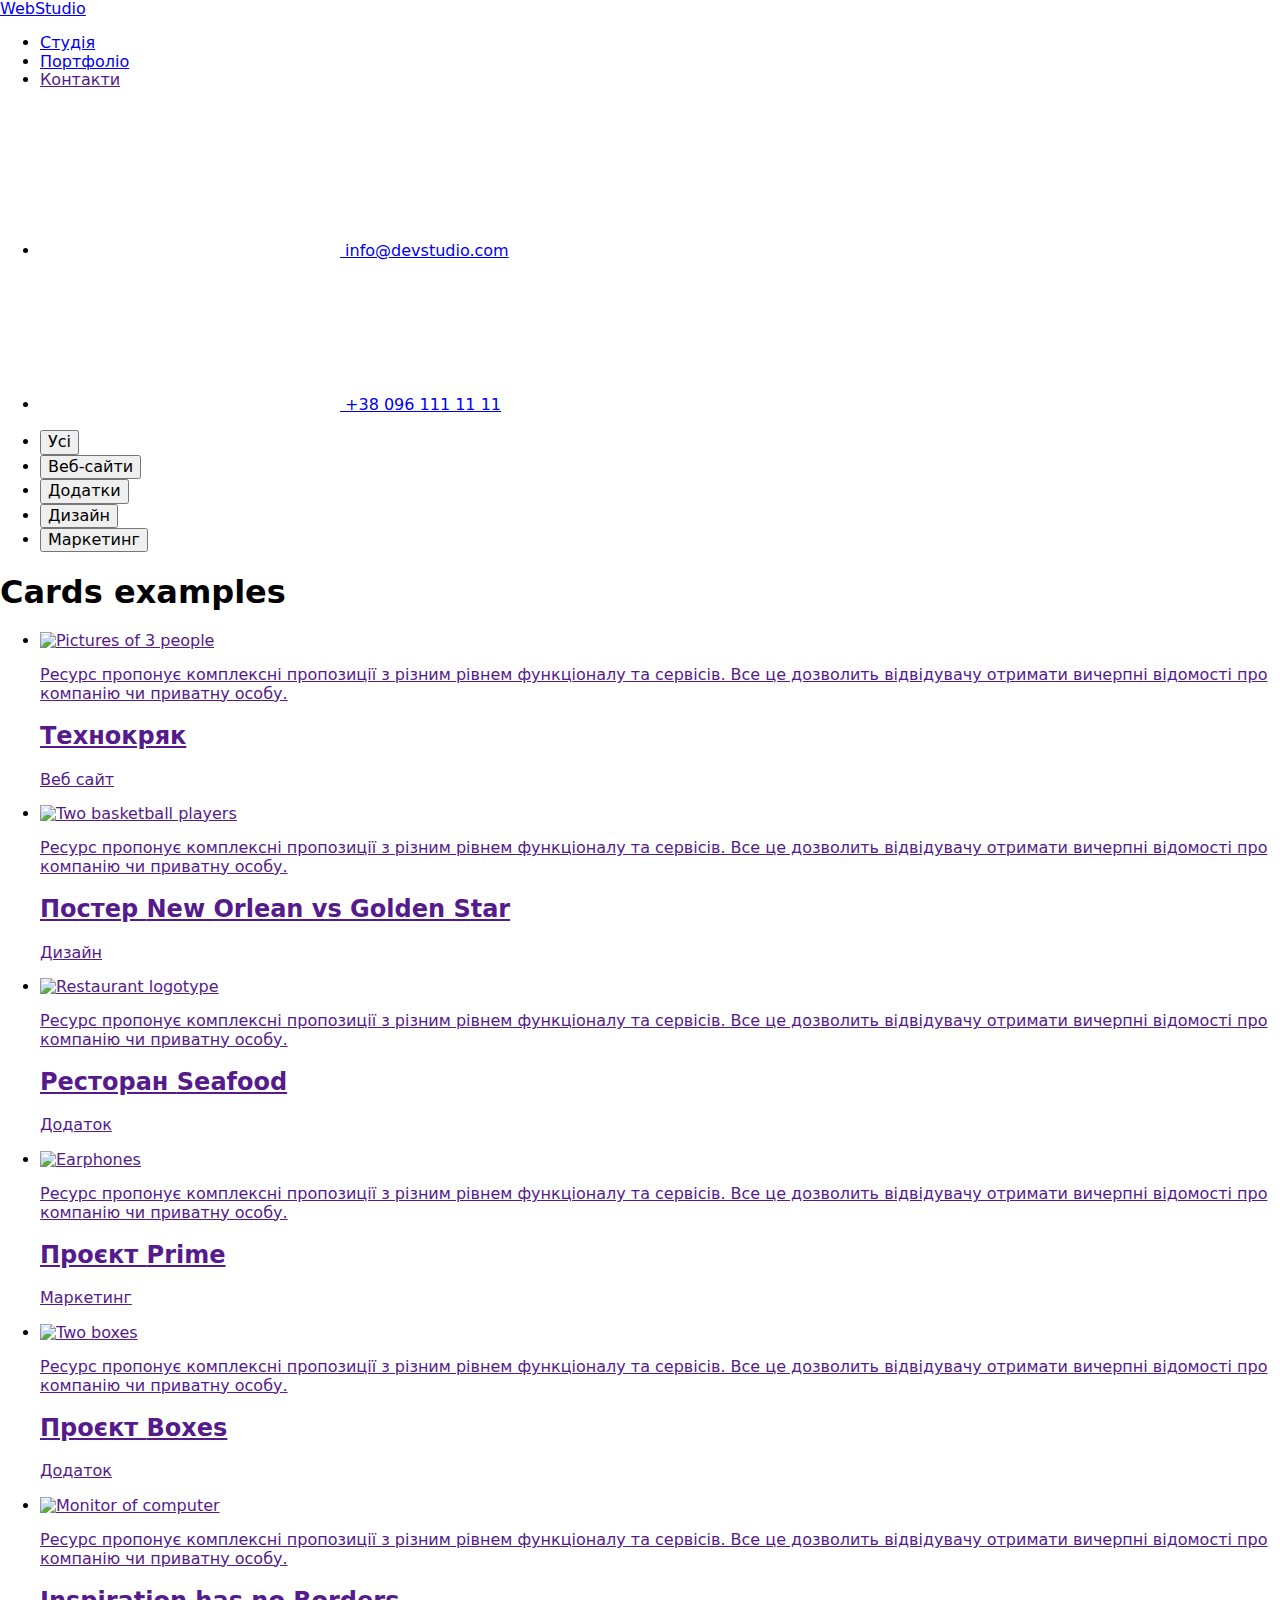
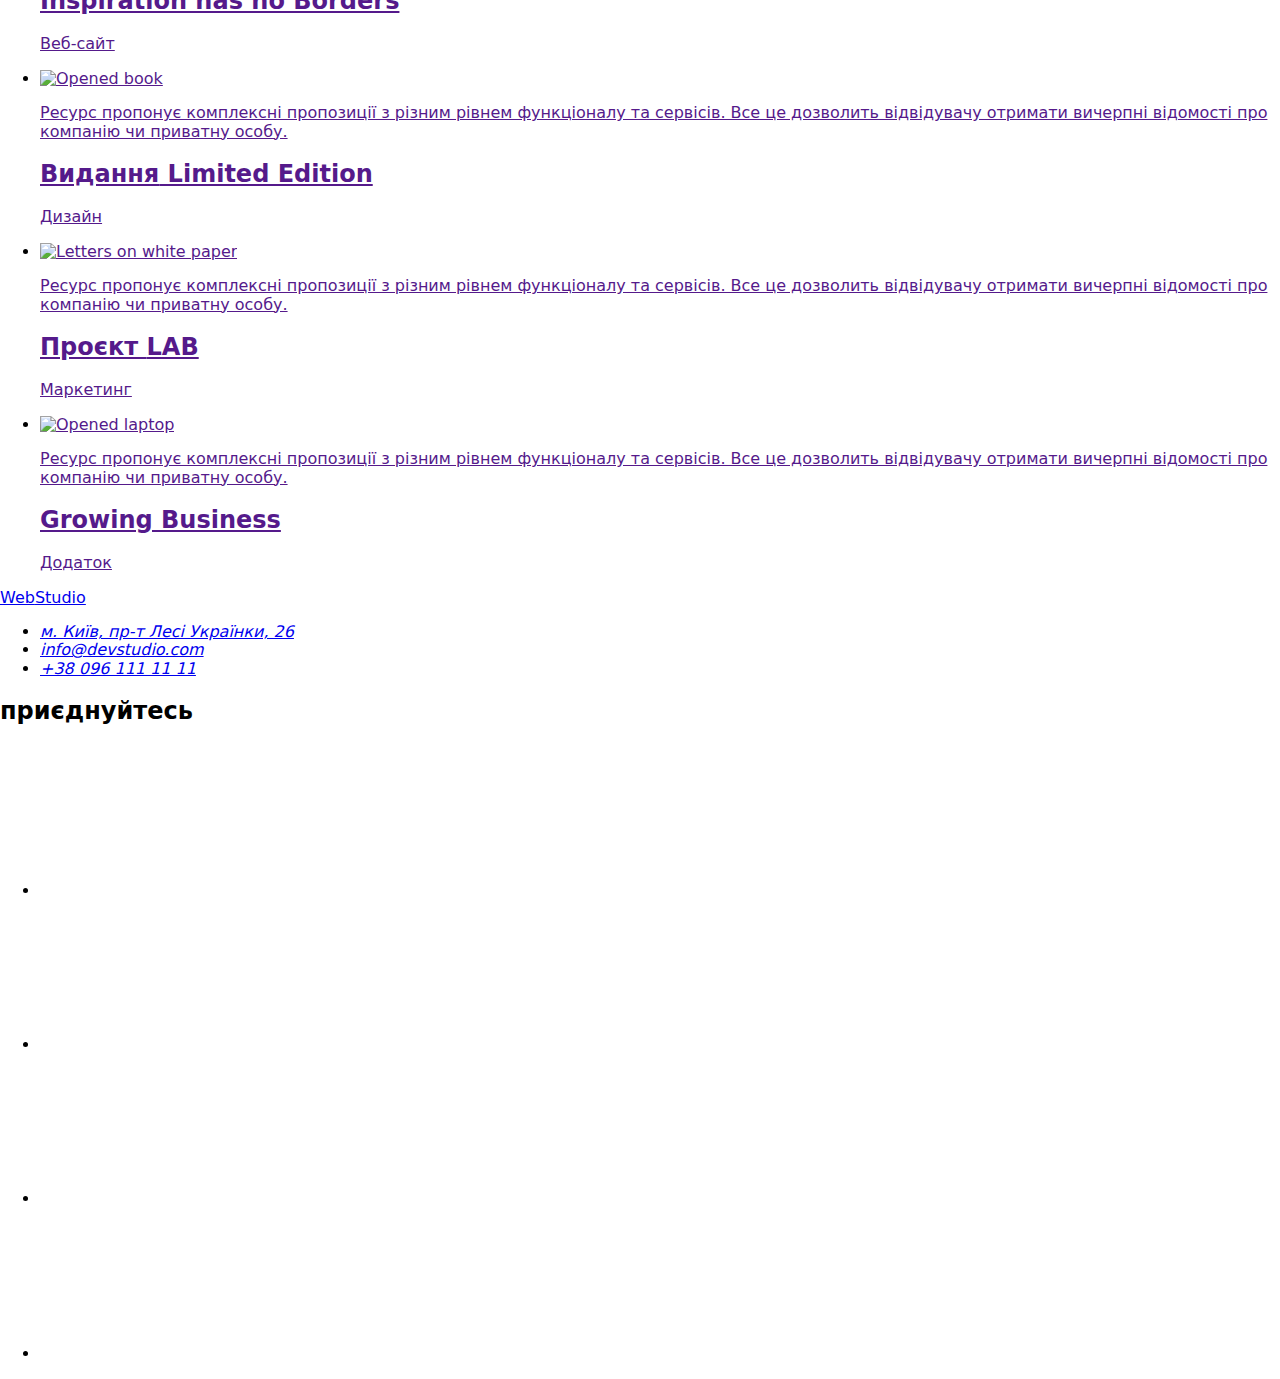
==== portfolio.html @ 39f749c5 "Add files via upload" ====
<!DOCTYPE html>
<html lang="uk"> 
  <head>
    <meta charset="UTF-8" />
    <meta http-equiv="X-UA-Compatible" content="IE=edge" />
    <meta name="viewport" content="width=device-width, initial-scale=1.0" />
    <title>portfolio</title>
    <link href="https://fonts.googleapis.com/css2?family=Raleway:wght@700&family=Roboto:wght@400;500;700;900&display=swap" rel="stylesheet">
    <link rel="stylesheet" href="https://cdnjs.cloudflare.com/ajax/libs/modern-normalize/1.1.0/modern-normalize.min.css">
    <link rel="stylesheet" href="./css/styles.css">
  </head>
  <body>
    <header class="header">
      <div class="container flex-added">
      <nav class="flex-added">
          <a lang="en" class="logo" href="./index.html">Web<span class="logo-part">Studio</span></a>
        <ul class="nav-site">
          <li class="nav-site-item"><a class="nav-site-link" href="./index.html">Студія</a></li>
          <li class="nav-site-item"><a class="nav-site-link current" href="./portfolio.html">Портфоліо</a></li>
          <li class="nav-site-item"><a class="nav-site-link" href="">Контакти</a></li>
        </ul>
      </nav>
      <ul class="contacts">
        <li class="contacts-item"><a class="contacts-text" href="mailto:info@devstudio.com">
          <svg class="contacts-envelope">
            <use href="./images/sprite.svg#icon-icon-envelope"></use>
          </svg> 
          info@devstudio.com</a></li>
        <li class="contacts-item"><a class="contacts-text" href="tel:+380961111111">
          <svg class="contacts-smartphone">
            <use href="./images/sprite.svg#icon-icon-smartphone"></use>
          </svg>
          +38 096 111 11 11</a></li>
      </ul>
        </div>
    </header>
    <main>
      <section class="section">
      <div class="container">
      <ul class="filter">
        <li class="filter-item"><button class="filter-btn pointer" type="button">Усі</button></li>
        <li class="filter-item"><button class="filter-btn pointer" type="button">Веб-сайти</button></li>
        <li class="filter-item"><button class="filter-btn pointer" type="button">Додатки</button></li>
        <li class="filter-item"><button class="filter-btn pointer" type="button">Дизайн</button></li>
        <li class="filter-item"><button class="filter-btn pointer" type="button">Маркетинг</button></li>
      </ul>

      <h1 class="section-title hidden">Cards examples</h1>
        <ul class="cards">
          <li class="cards-item"> 
            <a class="cards-link" href="">
              <div class="cards-image-wrap">
                <img class="cards-image" src="./images/pict1.jpg" alt="Pictures of 3 people" />
                  <div class="cards-image-wrap-thumb"> 
                  <p class="cards-image-wrap-text">
                    Ресурс пропонує комплексні пропозиції з різним рівнем функціоналу та сервісів.
                     Все це дозволить відвідувачу отримати вичерпні відомості про компанію чи приватну особу.
                  </p>
                 </div>
              </div>
            <div class="cards-content">
              <h2 class="cards-disc">Технокряк</h2>
            <p class="cards-text">Веб сайт</p>
            </div>
            </a>
          </li>
          <li class="cards-item">
            <a class="cards-link" href="">
              <div class="cards-image-wrap">
               <img class="cards-image" src="./images/pict2.jpg" alt="Two basketball players" />
               <div class="cards-image-wrap-thumb">
                <p class="cards-image-wrap-text">
                  Ресурс пропонує комплексні пропозиції з різним рівнем функціоналу та сервісів.
                   Все це дозволить відвідувачу отримати вичерпні відомості про компанію чи приватну особу.
                </p>
               </div>
              </div>
              <div class="cards-content">
              <h2 class="cards-disc">Постер <span lang="en">New Orlean vs Golden Star</span></h2>
            <p class="cards-text">Дизайн</p>
            </div>
            </a>
          </li>
          <li class="cards-item">
            <a class="cards-link" href="">
              <div class="cards-image-wrap">
                <img class="cards-image" src="./images/pict3.jpg" alt="Restaurant logotype" />
                <div class="cards-image-wrap-thumb">
                  <p class="cards-image-wrap-text">
                    Ресурс пропонує комплексні пропозиції з різним рівнем функціоналу та сервісів.
                     Все це дозволить відвідувачу отримати вичерпні відомості про компанію чи приватну особу.
                  </p>
                 </div>
              </div>
              <div class="cards-content">
              <h2 class="cards-disc">Ресторан <span lang="en">Seafood</span></h2>
            <p class="cards-text">Додаток</p>
            </div>
            </a>
          </li>
          <li class="cards-item">
            <a class="cards-link" href="">
              <div class="cards-image-wrap">
                <img class="cards-image" src="./images/pict4.jpg" alt="Earphones" />
                <div class="cards-image-wrap-thumb">
                  <p class="cards-image-wrap-text">
                    Ресурс пропонує комплексні пропозиції з різним рівнем функціоналу та сервісів.
                     Все це дозволить відвідувачу отримати вичерпні відомості про компанію чи приватну особу.
                  </p>
                 </div>
              </div>
              <div class="cards-content">
            <h2 class="cards-disc">Проєкт <span lang="en">Prime</span></h2>
            <p class="cards-text">Маркетинг</p>
           </div>
            </a>
          </li>
          <li class="cards-item">
           <a class="cards-link" href="">
            <div class="cards-image-wrap">
             <img class="cards-image" src="./images/pict5.jpg" alt="Two boxes" />
             <div class="cards-image-wrap-thumb">
              <p class="cards-image-wrap-text">
                Ресурс пропонує комплексні пропозиції з різним рівнем функціоналу та сервісів.
                 Все це дозволить відвідувачу отримати вичерпні відомості про компанію чи приватну особу.
              </p>
             </div>
            </div>
            <div class="cards-content">
              <h2 class="cards-disc">Проєкт <span lang="en">Boxes</span></h2>
            <p class="cards-text">Додаток</p>
            </div>
           </a>
          </li>
          <li class="cards-item">
          <a class="cards-link" href="">
            <div class="cards-image-wrap">
              <img class="cards-image" src="./images/pict6.jpg" alt="Monitor of computer" />
              <div class="cards-image-wrap-thumb">
                <p class="cards-image-wrap-text">
                  Ресурс пропонує комплексні пропозиції з різним рівнем функціоналу та сервісів.
                   Все це дозволить відвідувачу отримати вичерпні відомості про компанію чи приватну особу.
                </p>
               </div>
            </div>
            <div class="cards-content">
              <h2 class="cards-disc" lang="en">Inspiration has no Borders</h2>
            <p class="cards-text">Веб-сайт</p>
            </div>
          </a>
          </li>
          <li class="cards-item">
            <a class="cards-link" href="">
              <div class="cards-image-wrap">
                <img class="cards-image" src="./images/pict7.jpg" alt="Opened book" />
                <div class="cards-image-wrap-thumb">
                  <p class="cards-image-wrap-text">
                    Ресурс пропонує комплексні пропозиції з різним рівнем функціоналу та сервісів.
                     Все це дозволить відвідувачу отримати вичерпні відомості про компанію чи приватну особу.
                  </p>
                 </div>
              </div>
                <div class="cards-content">
              <h2 class="cards-disc">Видання<span lang="en"> Limited Edition</span></h2>
            <p class="cards-text">Дизайн</p>
            </div>
            </a>
          </li>
          <li class="cards-item">
            <a class="cards-link" href="">
              <div class="cards-image-wrap">
               <img class="cards-image" src="./images/pict8.jpg" alt="Letters on white paper" />
               <div class="cards-image-wrap-thumb">
                <p class="cards-image-wrap-text">
                  Ресурс пропонує комплексні пропозиції з різним рівнем функціоналу та сервісів.
                   Все це дозволить відвідувачу отримати вичерпні відомості про компанію чи приватну особу.
                </p>
               </div>
              </div>
               <div class="cards-content">
              <h2 class="cards-disc">Проєкт <span lang="en">LAB</span></h2>
            <p class="cards-text">Маркетинг</p>
            </div>
            </a>
          </li>
          <li class="cards-item">
            <a class="cards-link" href="">
              <div class="cards-image-wrap">
               <img class="cards-image" src="./images/pict9.jpg" alt="Opened laptop" />
               <div class="cards-image-wrap-thumb">
                <p class="cards-image-wrap-text">
                  Ресурс пропонує комплексні пропозиції з різним рівнем функціоналу та сервісів.
                   Все це дозволить відвідувачу отримати вичерпні відомості про компанію чи приватну особу.
                </p>
               </div>
              </div>
               <div class="cards-content">
            <h2 class="cards-disc" lang="en">Growing Business</h2>
            <p class="cards-text">Додаток</p>
           </div>
            </a>
          </li>
        </ul>
      </div>
      </section>
    </main>

    <footer class="footer">
      <div class="container footer-main ">
        <div class="footer-contacts">
          <a lang="en" class="logo footer-logo " href="./index.html">Web<span class="logo-part-bottom">Studio</span></a>
          <address>  
          <ul class="adress-list">
              <li class="adress-list-item">
                <a class="address-location"
                  href="https://goo.gl/maps/1TbnPT3aEC4T48xM6"
                  target="_blank"
                  rel="noopener noreferrer"
                  >м. Київ, пр-т Лесі Українки, 26</a
                >
              </li>
              <li class="adress-list-item"><a class="address-mail" href="mailto:info@devstudio.com">info@devstudio.com</a></li>
              <li class="adress-list-item"><a class="address-tel" href="tel:+380961111111">+38 096 111 11 11</a></li>
            </ul>
          </address>
        </div>
        <div class="footer-social">
          <h2 class="footer-social-title">приєднуйтесь</h2>
          <ul class="footer-social-list">
            <li class="footer-social-item">
              <a href="" class="footer-social-link">
                <svg class="footer-social-logo">
                  <use href="./images/sprite.svg#icon-instagram-2"></use>
                </svg>
              </a>
            </li>
            <li class="footer-social-item">
              <a href="" class="footer-social-link">
                <svg class="footer-social-logo">
                  <use href="./images/sprite.svg#icon-icon-twitter"></use>
                </svg>
              </a>
            </li>
            <li class="footer-social-item">
              <a href="" class="footer-social-link">
                <svg class="footer-social-logo">
                  <use href="./images/sprite.svg#icon-icon-facebook"></use>
                </svg>
              </a>
            </li>
            <li class="footer-social-item">
              <a href="" class="footer-social-link">
                <svg class="footer-social-logo">
                  <use href="./images/sprite.svg#icon-icon-linkedin"></use>
                </svg>
              </a>
            </li>
          </ul>
        </div>
    </div> 
    </footer>
  </body>
</html>
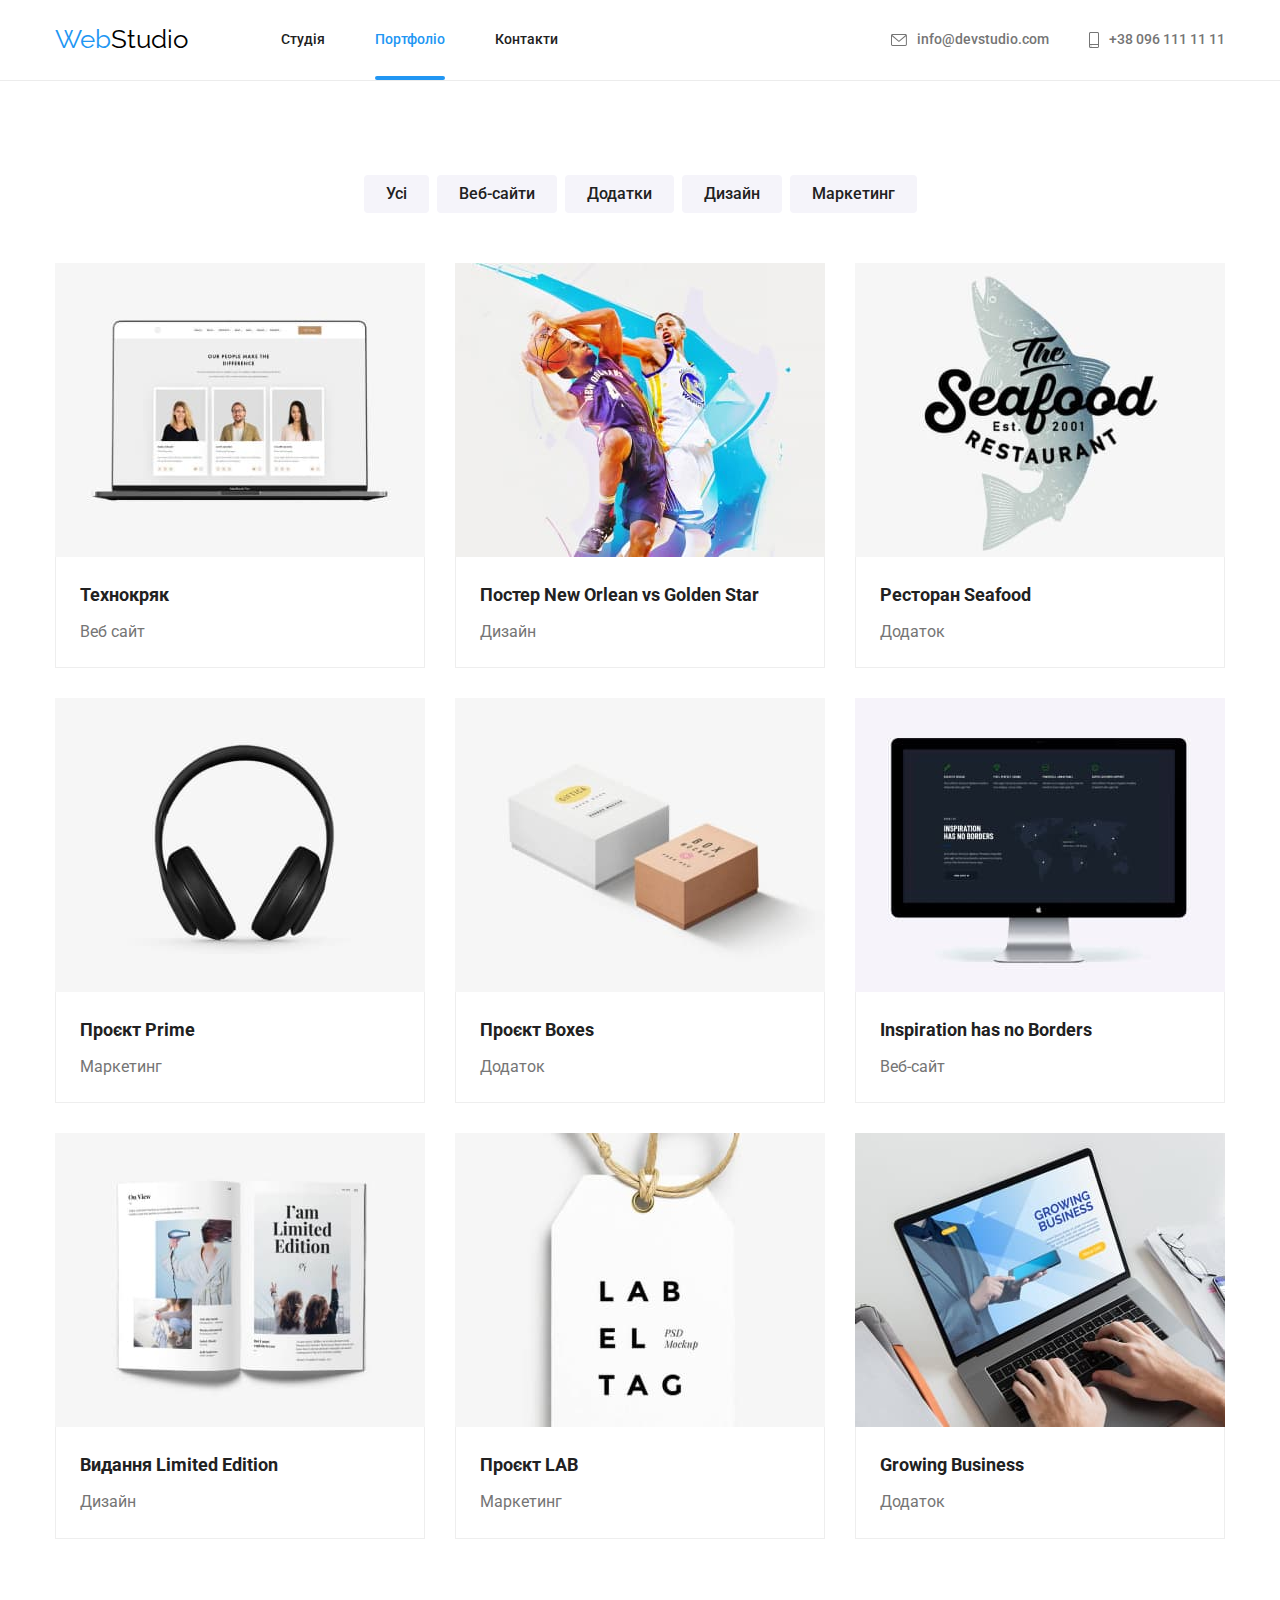
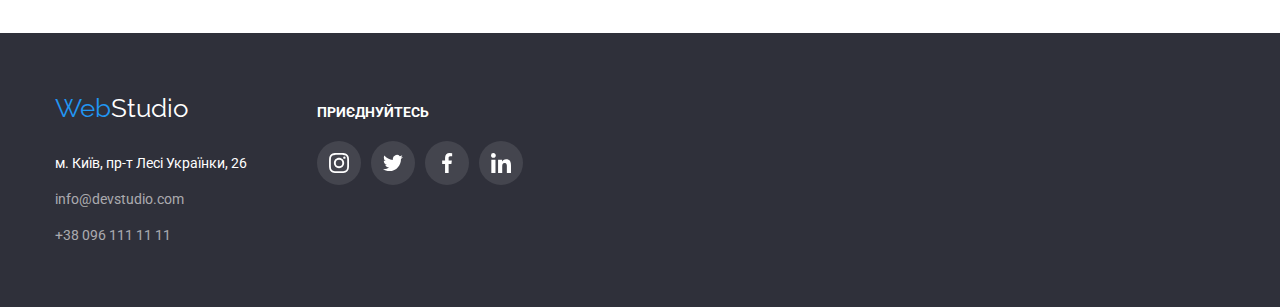
==== commit 92128581: "form is not on its place" ====
--- a/portfolio.html
+++ b/portfolio.html
@@ -203,7 +203,53 @@
         </ul>
       </div>
       </section>
-    </main>
+
+      <!-- <form class="form-contact">
+       <b class="form-title">Залиште свої дані, ми вам передзвонимо</b>
+       <label class="form-field">
+        <span class="form-contact-inscription">Ім'я</span>
+        <span class="form-field-input-wrapper">
+        <input class="form-input" name="user-name" type="text" required>
+        <svg class="form-input-icon">
+          <use href="./images/sprite.svg#icon-person-black-18dp-1"></use>
+        </svg>
+        </span>
+       </label>
+        <label class="form-field">
+          <span class="form-contact-inscription">Телефон</span>
+          <span class="form-field-input-wrapper">
+          <input class="form-input" name="user-tel" type="tel">
+          <svg class="form-input-icon">
+            <use href="./images/sprite.svg#icon-phone-black-18dp-1"></use>
+          </svg>
+          </span> 
+        </label>
+        <label class="form-field">
+          <span class="form-contact-inscription">Пошта</span>
+          <span class="form-field-input-wrapper">
+          <input class="form-input" name="user-email" type="email">
+          <svg class="form-input-icon">
+            <use href="./images/sprite.svg#icon-email-black-18dp-1"></use>
+          </svg>
+        </span>
+        </label>
+       <label class="form-field-message">
+        <span class="form-contact-inscription">Коментар</span>
+        <textarea class="form-user-message" name="user-message" placeholder="Введіть текст"></textarea>
+       </label>
+       <div class="form-agreement-wrapper">
+        <input class="form-agreement-input hidden" id="form-agreement" name="user-policy" type="checkbox" name="Agreement" value="Погоджуюсь" required>
+        <label class="form-agreement-field" for="form-agreement">
+          <p class="form-agreement-text">Погоджуюся з розсилкою та приймаю&nbsp; <a href=""><span class="form-agreement-part">Умови договору</span></a></p>
+        </label>
+      </div>
+     
+        <button type="submit" class="form-btn pointer">
+          Відправити
+        </button>
+      </form>
+     -->
+      </main>
 
     <footer class="footer">
       <div class="container footer-main ">
--- a/css/styles.css
+++ b/css/styles.css
@@ -0,0 +1,818 @@
+/* main color #757575;
+  */
+/* seconady color #212121;
+*/
+/* white  #FFFFFF */
+/* accent */
+/* blue  #2196F3 */
+:root {
+--primary-text-color: #757575;
+--secondary-text-color: #212121;
+--accent-text-color: #2196F3;
+--white-color: #ffffff;  
+}
+body {
+background-color: #FFFFFF;
+color: var(--primary-text-color);
+font-family: 'Roboto', sans-serif;
+}
+p, ul, ol,
+h1,
+h2,
+h3,
+h4,
+h5,
+h6 {
+  margin-top: 0;
+  margin-bottom: 0;
+ }
+ul {
+  list-style: none;
+  padding: 0;
+  margin: 0;
+}
+img {
+  display: block;
+}
+.pointer {
+  cursor: pointer;
+}
+.flex-added { 
+  display: flex;
+  align-items: center;
+} 
+
+                                     /* header */
+.header {
+  border-bottom: 1px solid #ececec;
+}   
+.logo {
+display:inline-block;
+font-family: 'Raleway', sans-serif;
+font-size: 26px;
+line-height: 1.2;
+color: var(--accent-text-color);
+text-decoration: none;
+}
+.logo-part {
+color: #000000; 
+}
+.nav-site {
+  display:flex;
+  margin-left: 93px;
+}
+
+.nav-site-item:not(:last-child) {
+  margin-right: 50px;
+}
+.contacts-envelope {
+width: 16px;
+height: 12px;
+margin-right: 10px;
+transition: fill 250ms cubic-bezier(0.4, 0, 0.2, 1);
+fill: currentColor;
+}
+.contacts-envelope:hover, 
+.contacts-envelope:focus {
+  fill: var(--accent-text-color);
+}  
+.contacts-smartphone {
+  width: 10px;
+  height: 16px;
+  margin-right: 10px;
+  transition: fill 250ms cubic-bezier(0.4, 0, 0.2, 1);
+  fill: currentColor;
+}
+.contacts-smartphone:hover,
+.contacts-smartphone:focus {
+fill: var(--accent-text-color);
+}
+.nav-site-link {
+position: relative;
+display: block;  
+padding-top: 32px;
+padding-bottom: 32px;
+font-family: inherit; 
+font-weight: 500;
+font-size: 14px;
+line-height: 1.14;
+color: var(--secondary-text-color);
+transition: color 250ms cubic-bezier(0.4, 0, 0.2, 1);
+text-decoration:none;
+}
+
+.nav-site-link::after {
+  position: absolute;
+  left: 0;
+  bottom: 0;
+  content: "";
+  display: block;
+  width: 100%;
+  height: 4px;
+  background-color: var(--accent-text-color);
+  border-radius: 2px;
+  opacity: 0;
+}
+
+.nav-site-link.current::after {
+opacity: 1;
+}
+.nav-site-link:hover, 
+.nav-site-link:focus  {
+color: var(--accent-text-color);
+}
+.current {
+  color: var(--accent-text-color);
+}
+.contacts {
+  display: flex;
+  margin-left: auto;
+  }
+  /* .contacts .contacts-item + .contacts-item {
+margin-left: 40px;
+  } */
+  .contacts > li:not(:last-child)
+  {margin-right: 40px;
+  }
+.contacts-text {
+  display: flex;
+  align-items: center;
+  font-weight: 500;
+  font-size: 14px;
+  line-height: 1.14;
+  color: var(--primary-text-color);
+  transition: color 250ms cubic-bezier(0.4, 0, 0.2, 1);
+  text-decoration:none;
+}
+.contacts-text:hover, 
+.contacts-text:focus {
+  color: var(--accent-text-color);
+}  
+
+.container {
+  margin: 0 auto;
+  padding-left: 15px;
+  padding-right: 15px;
+  width: 1200px;
+}
+ 
+                                   /* main  */
+.hero { 
+  margin-right: auto;
+  margin-left: auto;
+  padding-top: 200px;
+  padding-bottom: 200px;
+  background-image: linear-gradient(rgba(47, 48, 58, 0.4),
+  rgba(47, 48, 58, 0.4)), url(../images/hero-background.jpg);
+background-color: #212121;
+  text-align: center;
+max-width: 1600px;
+height: 600px;
+/* background-size: или через ширину;??? */
+}  
+.section {
+  padding-top: 94px;
+  padding-bottom: 94px;
+}                                   
+.hero-title {
+  width: 696px;
+  /* text-align: center; */
+  margin: 0 auto 30px;
+font-weight: 900;
+font-size: 44px;
+line-height: 1.4;
+color: #FFFFFF;
+letter-spacing: 0.06em;
+text-transform: uppercase;
+}
+.hero-btn {
+  display: inline-block;
+  padding: 10px 20px;
+  margin-top: 0;
+  margin-bottom: 0;
+  /* height: 50px; */
+  font-family: inherit;
+  font-weight: 700;
+  font-size: 16px;
+  line-height: 1.8;
+  color: var(--white-color);
+  background-color: var(--accent-text-color);
+  border: 1px solid transparent;
+  border-radius: 7px;
+  }
+  .advantages-section {
+    padding-top: 94px;
+    padding-bottom: 0;
+  }
+.section-title {
+  margin-top: 0;
+  margin-bottom: 50px;
+  font-weight: 700;
+  font-size: 36px;
+  line-height: 1.2;
+  color: var(--secondary-text-color);
+  text-align: center; 
+}
+.hidden {
+  position: absolute;
+  width: 1px;
+  height: 1px;
+  margin: -1px;
+  border: 0;
+  padding: 0;
+  white-space: nowrap;
+  clip-path: inset(100%);
+  clip: rect(0 0 0 0);
+  overflow: hidden;
+}
+.advantages {
+  display: flex;
+}
+.advantages .advantages-item + .advantages-item {
+  margin-left: 30px;
+}
+.advantages-item {
+width: 270px;
+}
+.advantages-icons {
+  display: flex;
+  object-fit: contain;
+  justify-content: center;
+  align-items: center;
+  width: 270px;
+  height: 120px;
+  margin-bottom: 30px;
+  background-color: #F5F4FA;
+}
+.advantages-icons-item {
+  width: 70px;
+  height: 70px;
+}
+
+.advantages-title {
+  /* background-color: #fff; */
+  margin-top: 0;
+  margin-bottom: 10px;
+  font-weight: 700;
+  font-size: 14px;
+  line-height: 1.14;
+  color: var(--secondary-text-color);
+  text-transform: uppercase; 
+}
+.advantages-text {
+  margin-bottom: 0px;
+  margin-top: 0;
+  font-size: 14px;
+  line-height: 1.7; 
+}
+
+.deal-list {
+  display: flex;
+  justify-content: center;
+}
+.deal-image-wrap {
+  position: relative;
+}
+.deal-image-thumb {
+  position: absolute;
+  display: flex;
+  left: 0;
+  bottom: 0;
+  justify-content: center;
+ align-items: center;
+  width: 370px;
+  height: 70px;
+  background-color: rgba(47, 48, 58, 0.8);;
+}
+.deal-image-text{
+font-family: 'Roboto';
+font-style: normal;
+font-weight: 700;
+font-size: 14px;
+line-height: 1.15;
+text-align: center;
+text-transform: uppercase;
+color: rgba(255, 255, 255, 1);
+}
+.deal-list-item:not(:last-child) {
+margin-right: 30px;
+}
+
+.team-sect {background-color: #F5F4FA;
+  margin-right: auto;
+  margin-left: auto;
+} 
+.title-team {
+  margin-top: 0;
+  margin-bottom: 50px;
+  /* background-color: #cca55d; */
+  }
+  .team {
+    display: flex;
+    justify-content: center;
+    margin-top: 0;
+  }
+  .team-item {
+    background-color: #ffffff;
+    box-shadow: 0px 1px 3px rgba(0, 0, 0, 0.12), 0px 1px 1px rgba(0, 0, 0, 0.14), 0px 2px 1px rgba(0, 0, 0, 0.2);
+    border-radius: 0px 0px 4px 4px;
+  }
+  .team-item:not(:last-child) {
+    margin-right: 30px;
+  }
+  .team-image {
+    margin-top: 0;
+    margin-bottom: 0;
+  }
+  .team-content {
+    padding-top: 30px;
+    padding-bottom: 30px;
+  }
+  
+.team-name {
+  margin-top: 0;
+  margin-bottom: 10px;
+  font-weight: 500;
+  font-size: 16px;
+  line-height: 1.2;
+  color: var(--secondary-text-color);
+  text-align: center;
+}
+.team-position {
+  margin-top: 0;
+  margin-bottom: 16px;
+  font-size: 16px;
+  line-height: 1.2;
+  text-align: center;
+}
+.team-icons {
+  display: flex;
+  margin: 0 auto;
+  width: 206px;
+  height: 44px;
+}
+.team-icons-item {
+  display: flex;
+  width: 44px;
+  height: 44px;
+  justify-content: center;
+  align-items: center;
+
+}
+.team-icons-item + .team-icons-item {
+  margin-left: 10px;
+}
+.team-icons-link {
+  display: flex;
+  width: 100%;
+  height: 100%;
+  justify-content: center;
+  align-items: center;
+  border-radius: 50%;
+  transition: background-color 250ms cubic-bezier(0.4, 0, 0.2, 1);
+}
+.team-icons-link:hover,
+.team-icons-link:focus {
+  background-color: var(--accent-text-color);
+}
+.icons-item-pict {
+width: 20px;
+height: 20px;
+fill: #AFB1B8;
+transition: fill 250ms cubic-bezier(0.4, 0, 0.2, 1);
+}
+.team-icons-link:hover .icons-item-pict,
+.team-icons-link:focus .icons-item-pict {
+  fill: #ffffff;
+}
+
+.clients-list {
+  display:flex;
+}
+.clients-list-item {
+  display: flex;
+ justify-content: center;
+  align-items: center;
+  width: 170px;
+  height: 92px;
+  border-radius: 5px;
+}
+.clients-list-item + .clients-list-item {
+  margin-left: 30px;
+}
+.clients-list-link {
+  display: flex;
+  width: 100%;
+  height: 100%;
+  border: 1px solid #AFB1B8;
+  align-items: center;
+  justify-content: center;
+  fill: #AFB1B8;
+  transition: border 250ms cubic-bezier(0.4, 0, 0.2, 1),
+  fill 250ms cubic-bezier(0.4, 0, 0.2, 1);
+  }
+  .clients-list-link:hover,
+  .clients-list-link:focus {
+fill: var(--accent-text-color);
+border: 1px solid #2196F3;
+  }
+.item-logo {
+  width: 106px;
+  height: 60px;
+}
+
+                             /* footer */
+.footer {
+  padding-top: 60px;
+  padding-bottom: 60px;
+ background-color: #2F303A;} 
+ .footer-main {
+  display: flex;
+  align-items:baseline;
+ }
+.footer-logo {
+ margin-top: 0;
+ margin-bottom: 28px; 
+}   
+.footer-contacts {
+  margin-right: 70px;
+}
+.footer-social-title {
+  margin-bottom: 20px;
+font-family: 'Roboto';
+font-style: normal;
+font-weight: 700;
+font-size: 14px;
+line-height: 1.14;
+text-transform: uppercase;
+color:var(--white-color)
+}
+.footer-social-list {
+  display: flex;
+  margin: auto auto;
+  width: 206px;
+  height: 44px;
+}
+.footer-social-item {
+  display: flex;
+  width: 44px;
+  height: 44px;
+  justify-content: center;
+  align-items: center;
+}
+.footer-social-item + .footer-social-item {
+  margin-left: 10px;
+}
+.footer-social-link {
+background-color: rgba(255, 255, 255, 0.1);
+display: flex;
+justify-content: center;
+align-items: center;
+width: 100%;
+height: 100%;
+transition: background-color 250ms cubic-bezier(0.4, 0, 0.2, 1);
+border-radius: 50%;
+}
+.footer-social-link:hover,
+.footer-social-link:focus {
+  background-color: var(--accent-text-color);
+}
+
+.footer-social-logo {
+  width: 20px;
+  height: 20px;
+  fill: #FFFFFF;
+}
+.adress-list-item:not(:last-child) {
+margin-bottom: 12px;
+}                              
+.address-location {
+  margin-bottom: 12px;
+  font-style: normal;
+  font-weight: 400;
+  font-size: 14px;
+  line-height: 1.7;
+  color: var(--white-color);
+  text-decoration: none;
+}
+.logo-part-bottom {
+  color: #FFFFFF;
+}
+.address-mail,
+.address-tel {
+  font-style: normal;
+  font-size: 14px;
+  line-height: 1.7;
+  color: rgba(255, 255, 255, 0.6);
+  text-decoration: none;
+}
+
+                              /* portolio */                              
+
+.filter {
+  display: flex;
+  justify-content: center;
+  margin-bottom: 50px;
+} 
+ .filter .filter-item + .filter-item {
+    margin-left: 8px;
+  }                               
+.filter-btn {
+ padding: 6px 22px; 
+ font-weight: 500;
+ font-size: 16px;
+ line-height: 1.6;
+ color: var(--secondary-text-color);
+ /* text-align: center;???????????????????*/
+ background-color: #F5F4FA;
+ transition: color 250ms cubic-bezier(0.4, 0, 0.2, 1),
+ background-color 250ms cubic-bezier(0.4, 0, 0.2, 1),
+ box-shadow 250ms cubic-bezier(0.4, 0, 0.2, 1);
+ border: none;
+ border-radius: 4px;
+}
+.filter-btn:hover,
+.filter-btn:focus {
+  color: var(--white-color);
+  background-color: var(--accent-text-color);
+  box-shadow: 0px 3px 1px rgba(0, 0, 0, 0.1),
+   0px 1px 2px rgba(0, 0, 0, 0.08), 0px 2px 2px
+    rgba(0, 0, 0, 0.12);
+}
+.cards {
+  display: flex;
+  flex-wrap: wrap;
+}                   
+.cards a {
+  text-decoration: none;
+}  
+.cards-item {
+  margin-right: 30px;
+  margin-bottom: 30px;
+  width: 370px;
+}
+.cards-item:nth-child(3n) {
+  margin-right: 0;
+}
+.cards-item:nth-last-child(-n+3) {
+  margin-bottom: 0;
+}
+.cards-link {
+  display: block;
+  width: 100%;
+  height: 100%;
+  transition: box-shadow 250ms cubic-bezier(0.4, 0, 0.2, 1);
+}
+.cards-link:hover,
+.cards-link:focus {
+box-shadow: 0px 4px 4px rgba(0, 0, 0, 0.25);
+}
+.cards-image-wrap {
+position: relative;
+overflow: hidden;
+}
+.cards-image-wrap-thumb {
+  position: absolute;
+  left:0;
+  bottom:0;
+  top: 100%;
+  opacity: 0;
+  width: 370px;
+  height: 294px;
+  transform: translateY(100%);
+  background-color: rgba(33, 150, 243, 0.9);
+  transition: opacity 250ms cubic-bezier(0.4, 0, 0.2, 1),
+  transform 250ms cubic-bezier(0.4, 0, 0.2, 1);
+}
+.cards-link:hover .cards-image-wrap-thumb {
+opacity: 1;
+transform: translateY(-100%);
+}
+.cards-image-wrap-text {
+display: inline-block;
+padding: 63px 24px;
+color: rgba(255, 255, 255, 1);
+font-family: Roboto;
+font-size: 18px;
+font-weight: 400;
+line-height: 1.6;
+text-align: left;
+}
+.cards-content {
+padding-top: 20px;
+padding-right: 24px;
+padding-bottom: 20px;
+padding-left: 24px;
+border-right: 1px solid #eeeeee ;
+border-bottom: 1px solid #eeeeee ;
+border-left: 1px solid #eeeeee ;
+}
+.cards-disc {
+  margin-top: 0;
+ margin-bottom: 4px;
+ margin-left: 0;
+ font-weight: 700;
+ font-size: 18px;
+ line-height: 2;
+ color: var(--secondary-text-color);
+}
+.cards-text {
+  margin-left: 0;
+  font-size: 16px;
+  line-height: 1.9;
+  color: var(--primary-text-color);
+}
+           /* ::backdrop button  */
+.backdrop {
+  position: fixed;
+  top: 0;
+  left: 0;
+  width: 100vw;
+  height: 100vh;
+  scale: 1;
+  background-color: rgb(0, 0, 0, 0.2);
+  transition: opacity 250ms cubic-bezier(0.4, 0, 0.2, 1), visibility 250ms cubic-bezier(0.4, 0, 0.2, 1),
+  scale 250ms cubic-bezier(0.4, 0, 0.2, 1) ;
+}
+.backdrop.is-hidden {
+  opacity: 0;
+  visibility: hidden;
+  pointer-events: none;
+  scale: 0;
+}
+.modal {
+  position: absolute;
+  top: 50%;
+  left: 50%;
+  transform: translate(-50%,-50%);
+  width: 528px;
+  height: 580px;
+  padding: 40px;
+  background-color: #fff;
+}
+.modal-close-btn {
+  position: absolute;
+  top: 8px;
+  right: 8px;
+  display: flex;
+  justify-content: center;
+  align-items: center;
+  width: 30px;
+  height: 30px;
+  padding: 0;
+  border-radius: 50%;
+  background-color: transparent;
+  border: 1px solid rgba(0, 0, 0,1);
+  cursor: pointer;
+}
+           /* ВІпадающее окно формы */
+.form-contact{
+  /* position: absolute; */
+  /* top: 50%; */
+  /* left: 50%; */
+  width: 528px;
+  height: 580px;
+  background-color: rgba(137, 197, 167, 0.3);
+  /* background-color: #fff; */
+}
+.form-title {
+  display: inline-block;
+margin-top: 0;
+margin-right: auto;
+margin-left: auto;
+margin-bottom: 12px;
+  font-style: normal;
+font-weight: 700;
+font-size: 20px;
+line-height: 1.15;
+text-align: center;
+color: #212121;
+}
+.form-field {
+  display:block;
+  width: 100%;
+  margin-bottom: 10px;
+}
+.form-field-message {
+   display:block;
+  width: 100%;
+  margin-bottom: 20px;
+}
+.form-contact-inscription {
+  margin-bottom: 4px;
+font-style: normal;
+font-weight: 400;
+font-size: 12px;
+line-height: 1.16;
+color: #757575;
+}
+.form-field-input-wrapper {
+  position: relative;
+  display: block;
+  margin-bottom: 10px;
+}
+.form-input {
+  width: 100%;
+  height: 40px;
+  padding-left: 42px;
+  border: 1px solid rgba(33, 33, 33, 0.2);
+  border-radius: 4px;
+  transition: border-color, 250ms, cubic-bezier(0.4, 0, 0.2, 1);
+}
+.form-input:focus, .form-user-message:focus { 
+  outline: none;
+  border-color: #2196F3;
+ }
+ .form-input:focus +.form-input-icon {
+  fill: #2196F3;
+ }
+.form-input-icon {
+  position: absolute;
+  top: 50%;
+  transform: translateY(-50%);
+  left: 12px;
+  width: 18px;
+  height: 18px;
+  transition: fill 250ms cubic-bezier(0.4, 0, 0.2, 1);
+}
+.form-user-message {
+  width: 100%;
+  height: 120px;
+  margin-bottom: 20px;
+  padding: 12px 16px;
+  border: 1px solid rgba(33, 33, 33, 0.2);
+  border-radius: 4px;
+  resize: none;
+  transition: border-color, 250ms, cubic-bezier(0.4, 0, 0.2, 1);
+}
+.form-user-message::placeholder {
+  font-style: normal;
+font-weight: 400;
+font-size: 12px;
+line-height: 1.14;
+color: rgba(117, 117, 117, 0.5);
+
+}
+.form-agreement-wrapper {
+  display: flex;
+  margin-bottom: 30px;
+}
+.form-agreement-field {
+display: flex;
+}
+/* добавляем пустой  квадрат рядом с чекбоксом */
+.form-agreement-field::before {
+  display: inline-block;
+  content: "";
+  width: 18px;
+  height: 18px;
+  margin-right: 10px;
+  outline: 1px solid #63b8ce;
+}
+.form-agreement-input {
+  margin-right: 8px;
+  fill: #212121;
+}
+/* Сделать интерактивным скрытый снизу чекбокс,чтобы
+кликая на его соседа,на скрытый чек применялся фокус */
+.form-agreement-input:focus + .form-agreement-field::before {
+  outline: 1px solid #212121;
+}
+/* изменить у before св-во,если его сосед отмечен(чект) */
+.form-agreement-input:checked + .form-agreement-field::before {
+background-image: url(../images/icon\ check.svg);
+} 
+
+.form-agreement-text {
+font-style: normal;
+font-weight: 400;
+font-size: 14px;
+line-height: 1.7;
+color: rgba(117, 117, 117, 1);
+}
+.form-agreement-part {
+  text-decoration-line: underline;
+  color: #2196F3;
+}
+.form-btn {
+  display: block;
+margin-top: 0;
+margin-bottom: 0;
+margin-left: auto;
+margin-right: auto;
+padding: 10px 50px;
+border-radius: 4px;
+font-style: normal;
+font-weight: 700;
+font-size: 16px;
+line-height: 1.8;
+letter-spacing: 0.06em;
+color: #FFFFFF;
+background-color: #2196F3;
+}
+       /* End of Выпадающая форма */
+
+
+
+
+
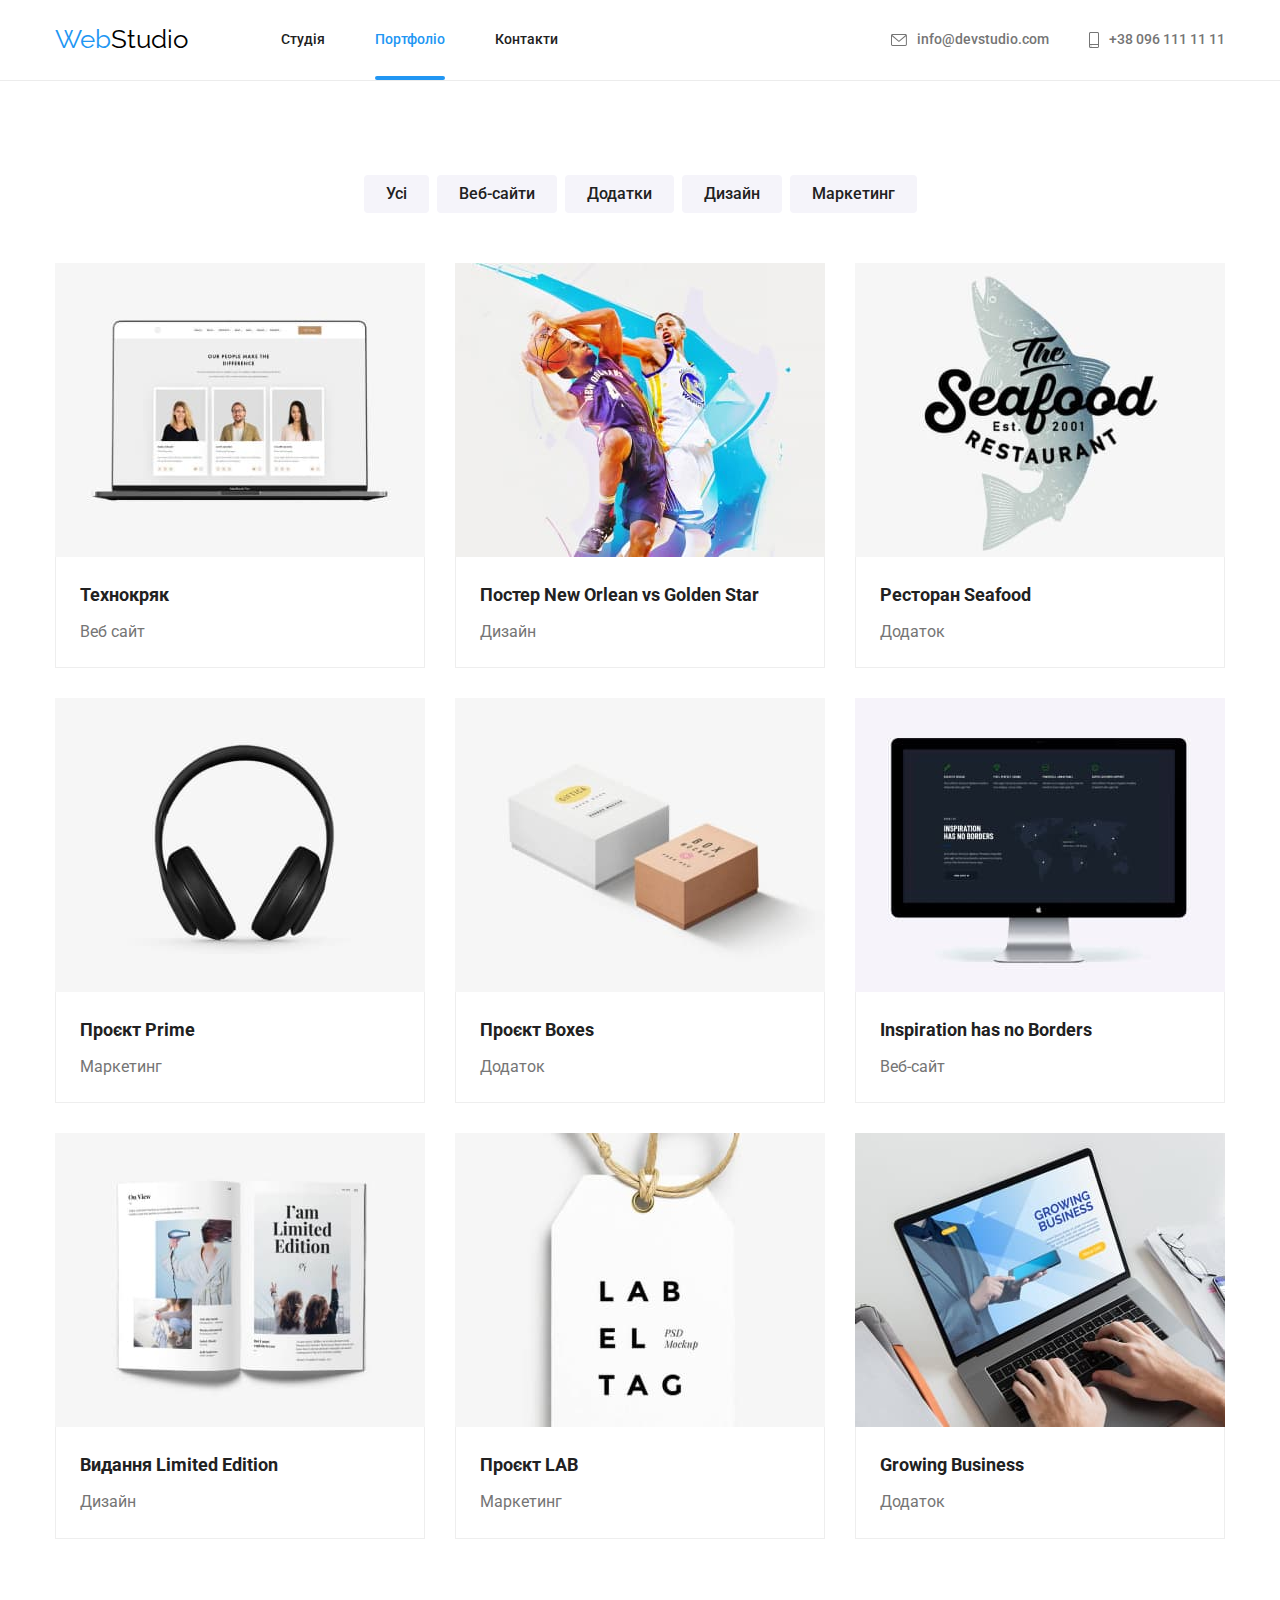
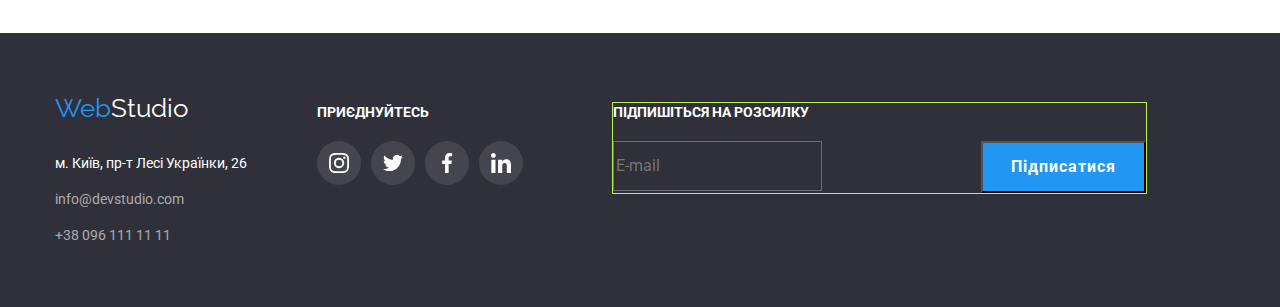
==== commit 340ca074: "close btn" ====
--- a/portfolio.html
+++ b/portfolio.html
@@ -303,6 +303,16 @@
             </li>
           </ul>
         </div>
+        <div class="footer-subscribe">
+        <b class="footer-subscribe-call"> Підпишіться на розсилку</b>
+        <div class="footer-form">
+          <label class="footer-form-label">
+            <input class="footer-form-input" type="text" placeholder="E-mail">
+          </label>
+          <button class="footer-form-btn" type="text">
+            Підписатися</button>
+        </div>
+      </div>
     </div> 
     </footer>
   </body>
--- a/css/styles.css
+++ b/css/styles.css
@@ -506,6 +506,52 @@
   color: rgba(255, 255, 255, 0.6);
   text-decoration: none;
 }
+.footer-subscribe {
+  margin-left: 90px;
+  outline: 1px solid #bfee53;
+}
+.footer-subscribe-call {
+  display: inline-block;
+  margin-bottom: 20px;
+  font-style: normal;
+font-weight: 700;
+font-size: 14px;
+line-height: 1.14;
+
+text-transform: uppercase;
+color: #FFFFFF;
+}
+.footer-form {
+  display: flex;
+  /* align-items: flex-end; */
+}
+.footer-form-label {
+  margin-right: 10px;
+  width: 358px;
+  height: 50px;
+}
+.footer-form-input {
+  height: 50px;
+  font-style: normal;
+font-weight: 400;
+font-size: 16px;
+line-height: 1.2;
+color: rgba(255, 255, 255, 0.6);
+background-color: rgba(47, 48, 58, 1);
+border: 1px solid rgba(255, 255, 255, 0.3);
+}
+.footer-form-btn {
+  padding: 10px 28px;
+  font-style: normal;
+  font-weight: 700;
+  font-size: 16px;
+  line-height: 1.8;
+  align-items: center;
+  text-align: center;
+  letter-spacing: 0.06em;
+  color: #FFFFFF;
+  background-color: #2196F3;
+}
 
                               /* portolio */                              
 
@@ -666,17 +712,14 @@
   cursor: pointer;
 }
            /* ВІпадающее окно формы */
-.form-contact{
-  /* position: absolute; */
-  /* top: 50%; */
-  /* left: 50%; */
-  width: 528px;
-  height: 580px;
-  background-color: rgba(137, 197, 167, 0.3);
+.form-contact {
+  /* width: 100%; */
+  /* height: 580px; */
+  /* background-color: rgba(202, 42, 117, 0.3); */
   /* background-color: #fff; */
 }
 .form-title {
-  display: inline-block;
+display: block;
 margin-top: 0;
 margin-right: auto;
 margin-left: auto;
@@ -692,11 +735,15 @@
   display:block;
   width: 100%;
   margin-bottom: 10px;
+  width: 448px;
+height: 58px;
 }
 .form-field-message {
    display:block;
   width: 100%;
   margin-bottom: 20px;
+  width: 448px;
+height: 138px;
 }
 .form-contact-inscription {
   margin-bottom: 4px;
@@ -764,10 +811,10 @@
 .form-agreement-field::before {
   display: inline-block;
   content: "";
-  width: 18px;
-  height: 18px;
+  width: 16px;
+  height: 16px;
   margin-right: 10px;
-  outline: 1px solid #63b8ce;
+  outline: 1px solid #212121;
 }
 .form-agreement-input {
   margin-right: 8px;
@@ -782,7 +829,6 @@
 .form-agreement-input:checked + .form-agreement-field::before {
 background-image: url(../images/icon\ check.svg);
 } 
-
 .form-agreement-text {
 font-style: normal;
 font-weight: 400;
@@ -790,12 +836,12 @@
 line-height: 1.7;
 color: rgba(117, 117, 117, 1);
 }
-.form-agreement-part {
+.form-agreement-text-part {
   text-decoration-line: underline;
   color: #2196F3;
 }
 .form-btn {
-  display: block;
+display: block;
 margin-top: 0;
 margin-bottom: 0;
 margin-left: auto;
@@ -806,7 +852,6 @@
 font-weight: 700;
 font-size: 16px;
 line-height: 1.8;
-letter-spacing: 0.06em;
 color: #FFFFFF;
 background-color: #2196F3;
 }
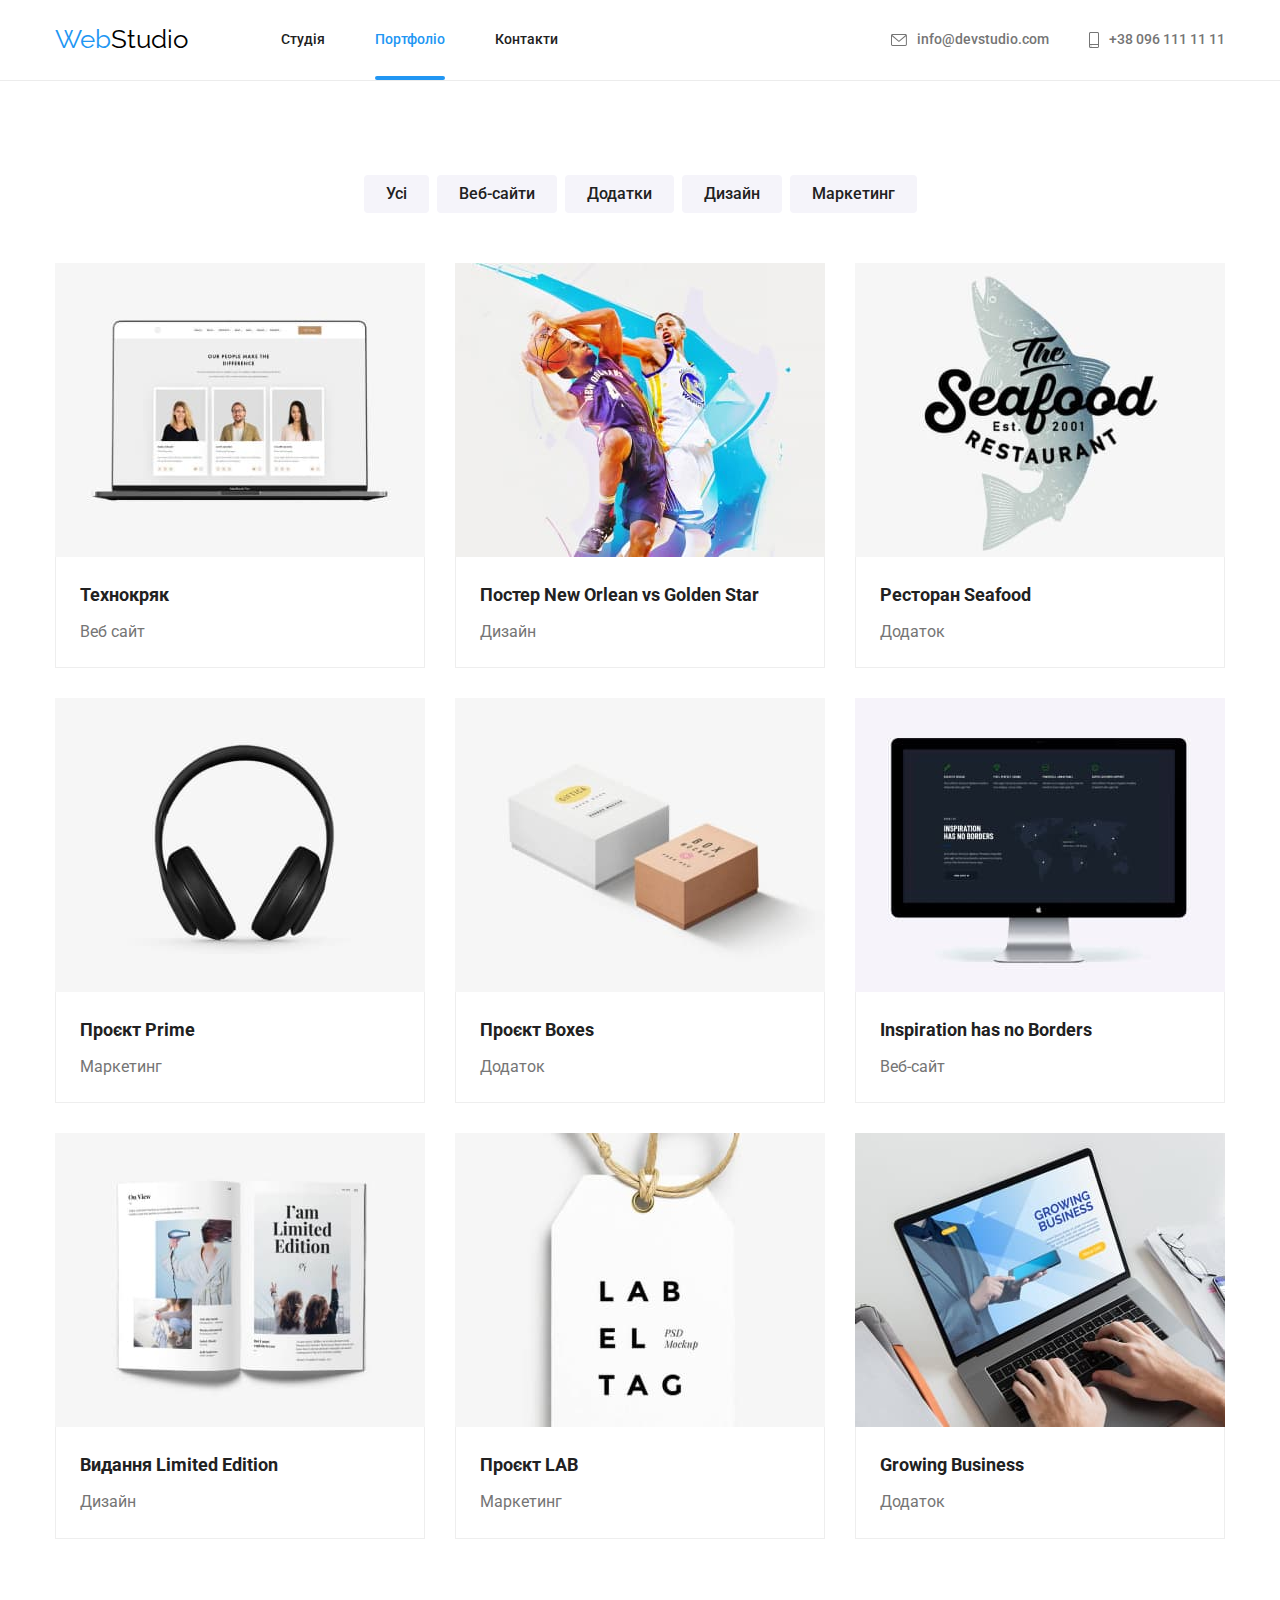
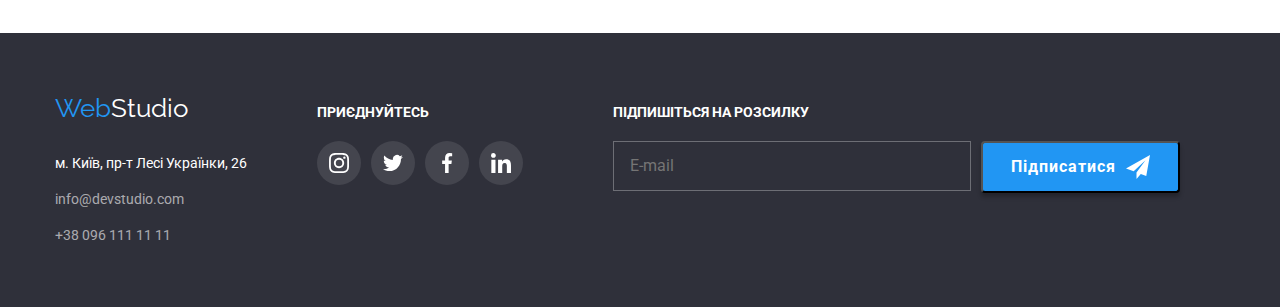
==== commit e64aab4c: "close btn" ====
--- a/portfolio.html
+++ b/portfolio.html
@@ -307,9 +307,9 @@
         <b class="footer-subscribe-call"> Підпишіться на розсилку</b>
         <div class="footer-form">
           <label class="footer-form-label">
-            <input class="footer-form-input" type="text" placeholder="E-mail">
+            <input class="footer-form-input" type="text" name="subscribe-email" placeholder="E-mail">
           </label>
-          <button class="footer-form-btn" type="text">
+          <button class="footer-form-btn" type="button">
             Підписатися</button>
         </div>
       </div>
--- a/css/styles.css
+++ b/css/styles.css
@@ -508,7 +508,6 @@
 }
 .footer-subscribe {
   margin-left: 90px;
-  outline: 1px solid #bfee53;
 }
 .footer-subscribe-call {
   display: inline-block;
@@ -531,6 +530,8 @@
   height: 50px;
 }
 .footer-form-input {
+  padding-left: 16px;
+  width: 358px;
   height: 50px;
   font-style: normal;
 font-weight: 400;
@@ -541,6 +542,7 @@
 border: 1px solid rgba(255, 255, 255, 0.3);
 }
 .footer-form-btn {
+  display: flex;
   padding: 10px 28px;
   font-style: normal;
   font-weight: 700;
@@ -551,6 +553,16 @@
   letter-spacing: 0.06em;
   color: #FFFFFF;
   background-color: #2196F3;
+  box-shadow: 0px 4px 4px rgba(0, 0, 0, 0.25);
+border-radius: 4px;
+cursor: pointer;
+}
+.footer-form-btn::after {
+  content: "";
+  margin-left: 10px;
+  width: 24px;
+  height: 24px;
+  background-image: url(../images/icon\ send.svg);
 }
 
                               /* portolio */                              
@@ -708,8 +720,15 @@
   padding: 0;
   border-radius: 50%;
   background-color: transparent;
-  border: 1px solid rgba(0, 0, 0,1);
+  border: 1px solid rgba(0, 0, 0, 0.1);
   cursor: pointer;
+}
+.modal-close-icon {
+  fill: #000000;
+  transition: fill 250ms cubic-bezier(0.4, 0, 0.2, 1);
+}
+.modal-close-icon:hover {
+  fill: #2196F3;
 }
            /* ВІпадающее окно формы */
 .form-contact {
